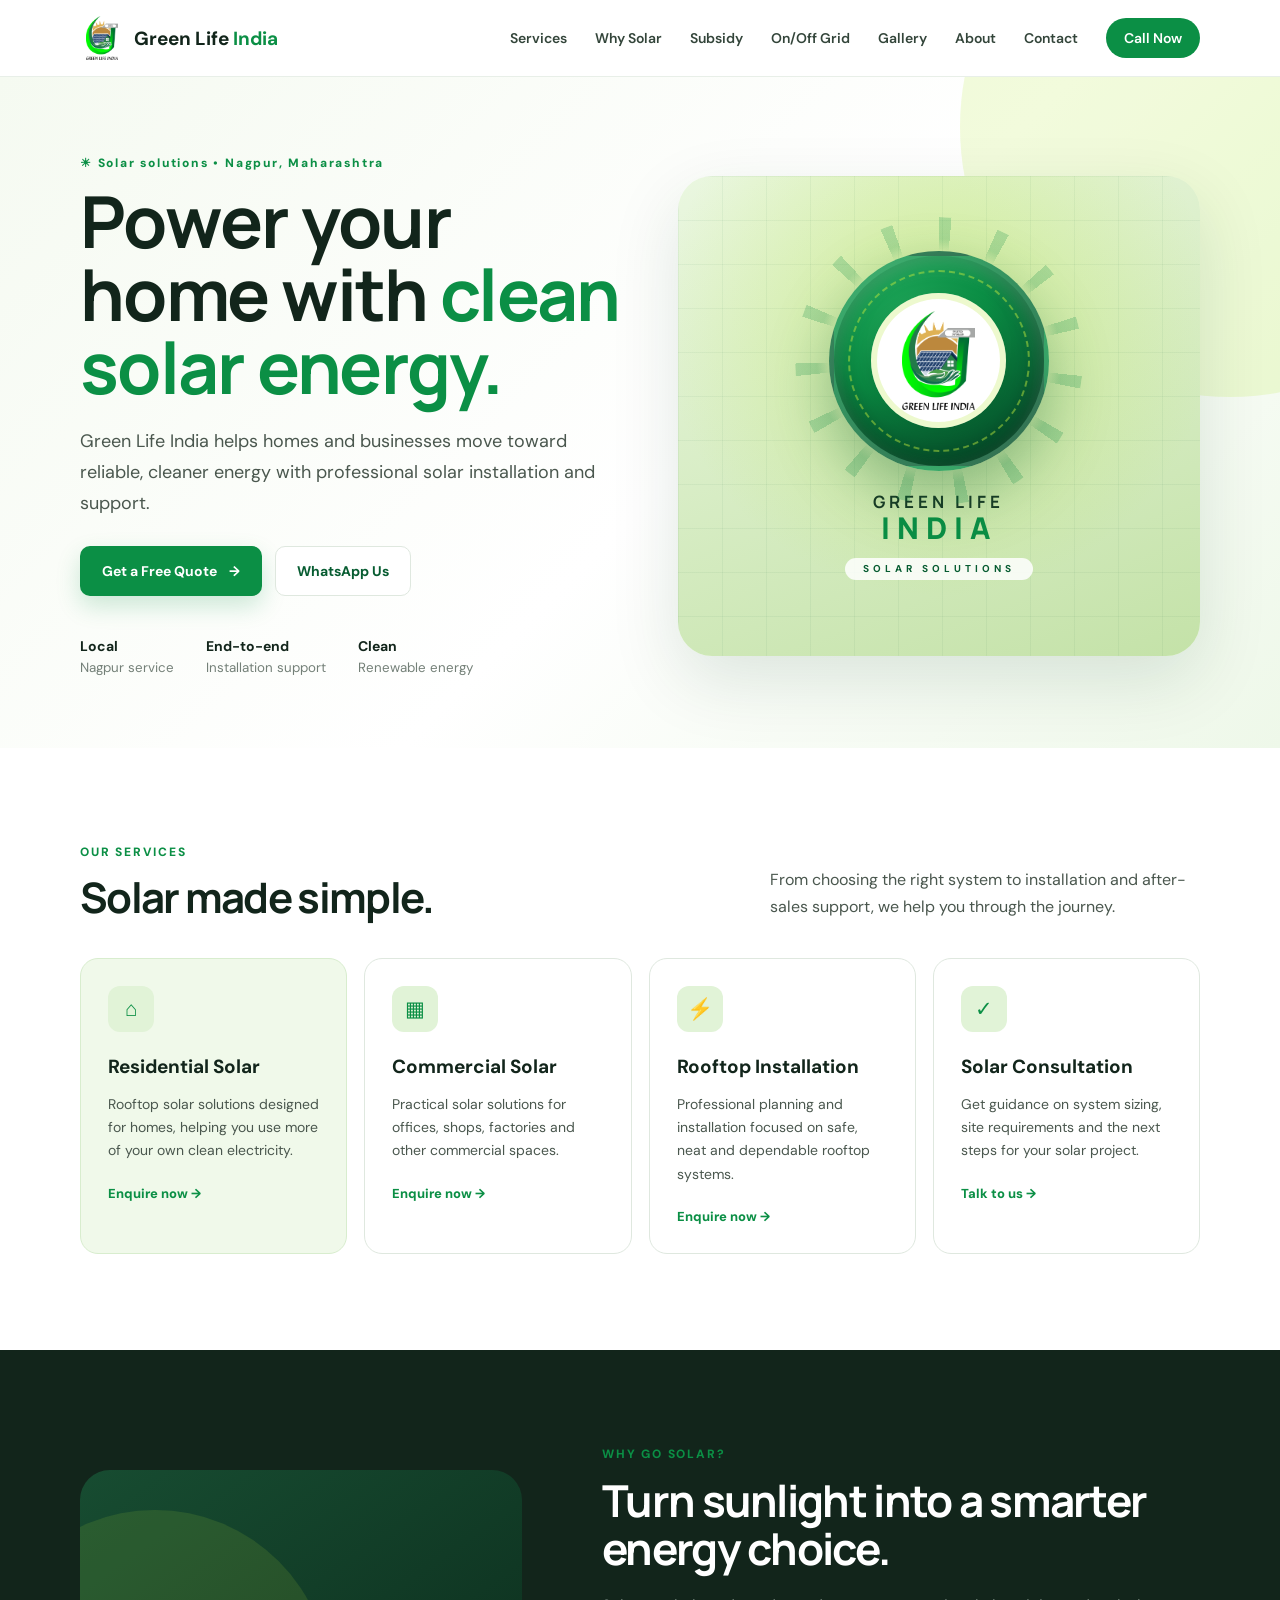
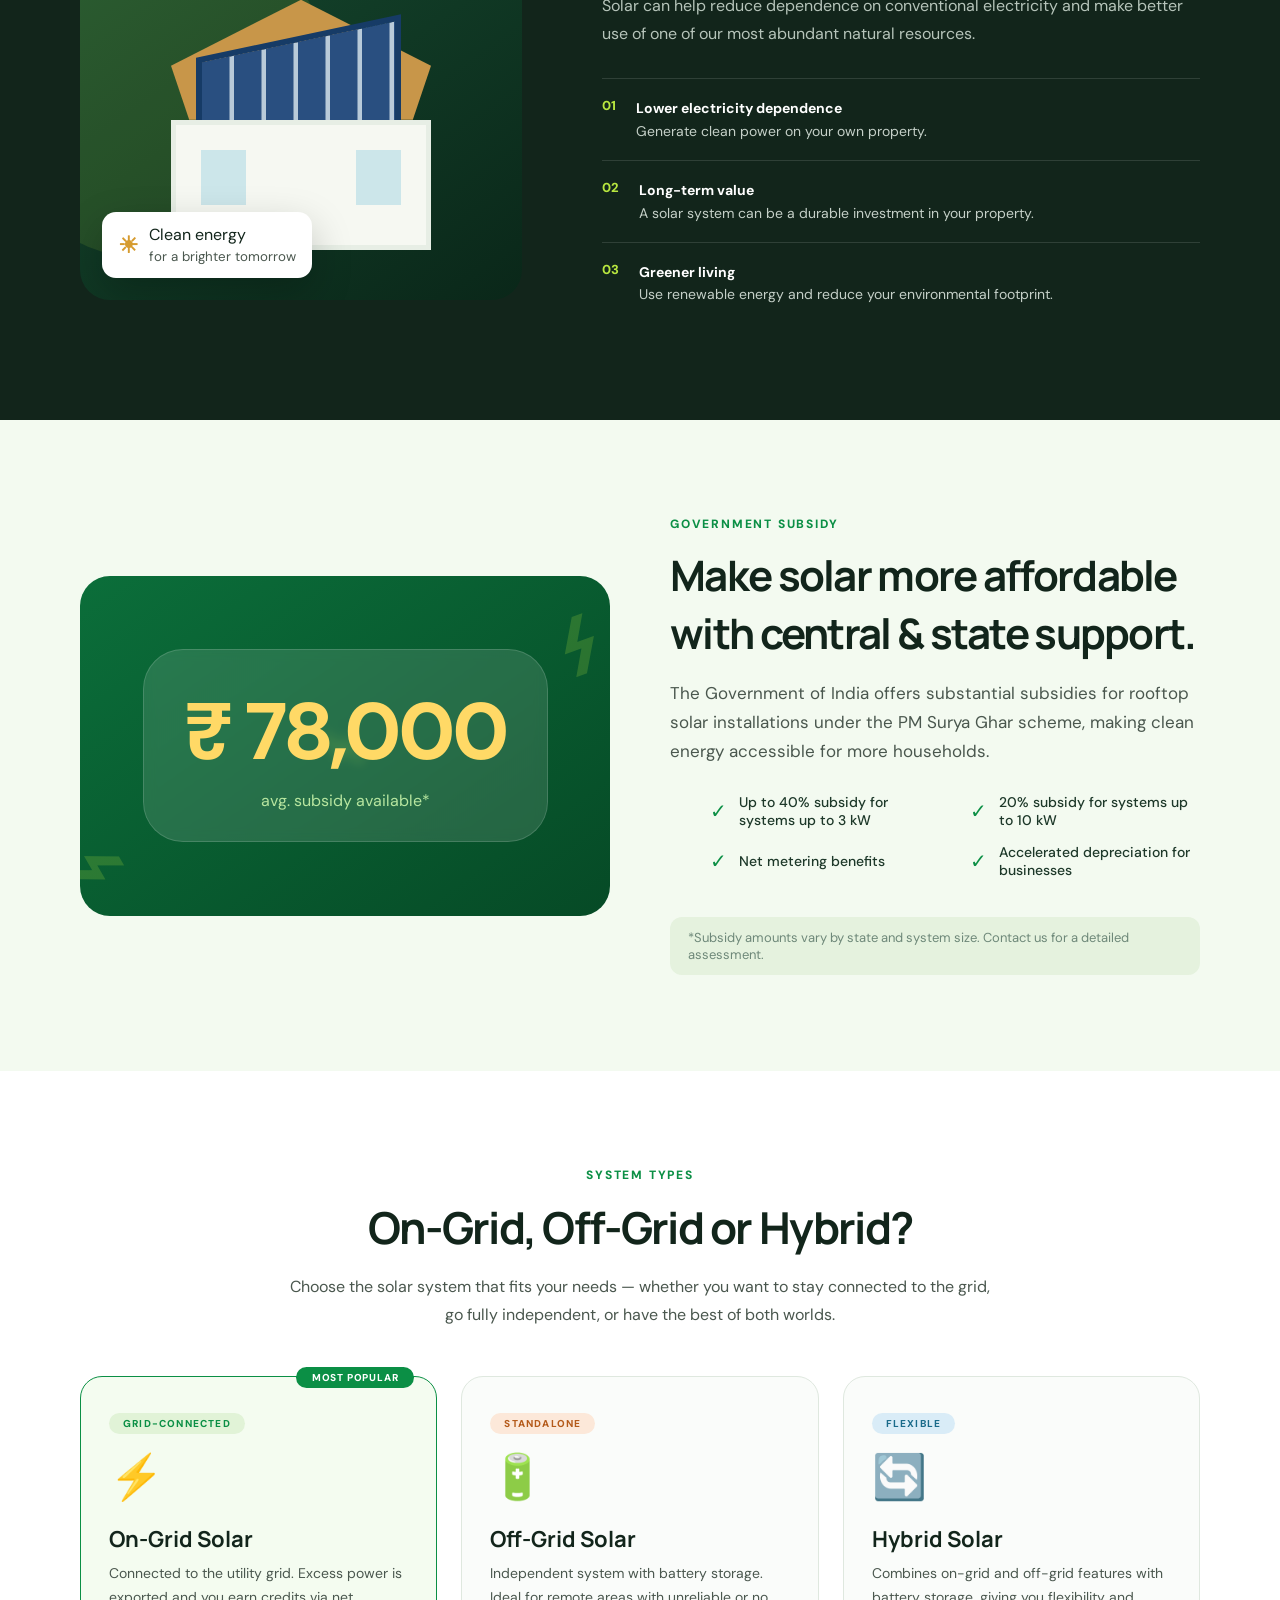
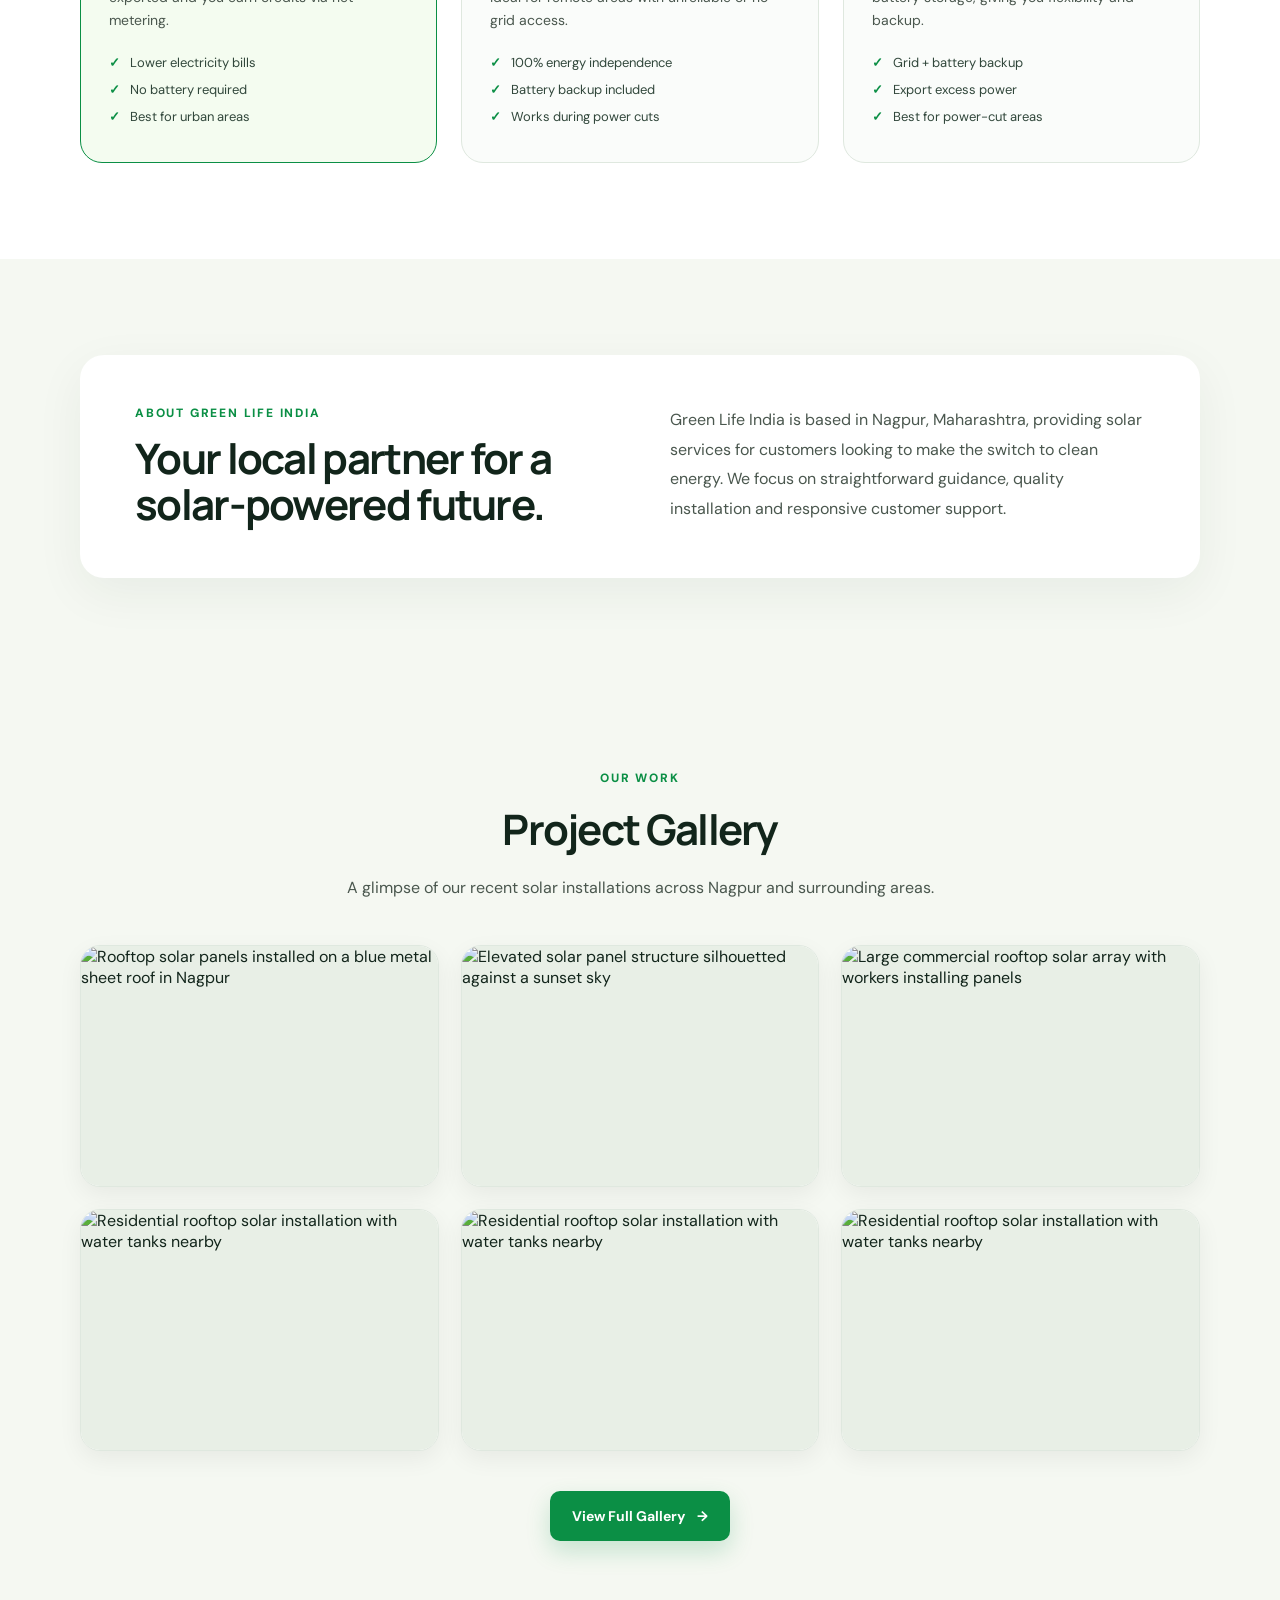
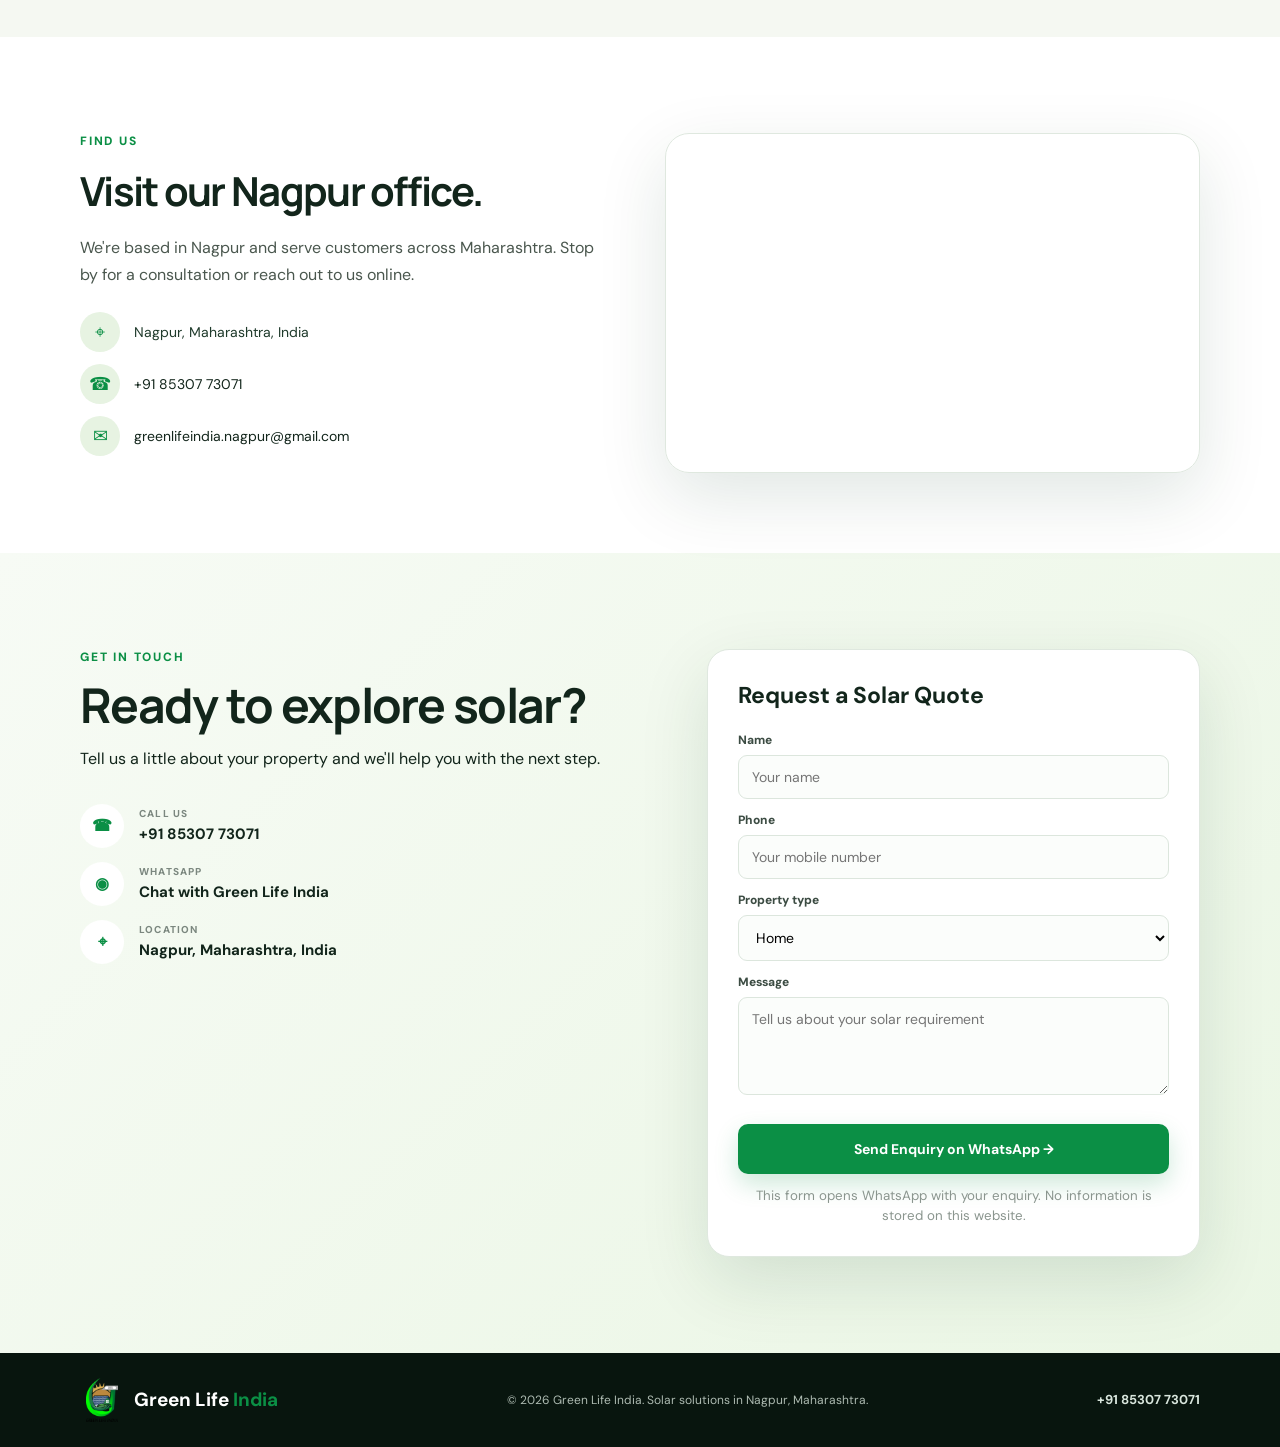
==== index.html @ eeefb53a "Add files via upload" ====
<!DOCTYPE html>
<html lang="en">

<head>
    <meta charset="UTF-8">
    <meta name="viewport" content="width=device-width, initial-scale=1.0">
    <meta name="description"
        content="Green Life India - Solar solutions in Nagpur, Maharashtra. Residential, commercial and rooftop solar installation services.">
    <title>Green Life India | Solar Solutions in Nagpur</title>
    <link rel="preconnect" href="https://fonts.googleapis.com">
    <link rel="preconnect" href="https://fonts.gstatic.com" crossorigin>
    <link
        href="https://fonts.googleapis.com/css2?family=DM+Sans:wght@400;500;600;700&family=Manrope:wght@700;800&display=swap"
        rel="stylesheet">
    <link rel="stylesheet" href="style.css">
</head>

<body>
    <header class="site-header">
        <div class="container nav">
            <a class="brand" href="#home" aria-label="Green Life India home">
                <img src="GLI-logo.png" alt="Green Life India logo">
                <span>Green Life <b>India</b></span>
            </a>
            <button class="menu-btn" aria-label="Open menu" onclick="toggleMenu()">☰</button>
            <nav id="navLinks">
                <a href="#services">Services</a>
                <a href="#why-us">Why Solar</a>
                <a href="#subsidy">Subsidy</a>
                <a href="#solar-types">On/Off Grid</a>
                <a href="gallery.html">Gallery</a>
                <a href="#about">About</a>
                <a href="#contact">Contact</a>
                <a class="nav-cta" href="tel:+918530773071">Call Now</a>
            </nav>
        </div>
    </header>

    <main>
        <!-- HERO -->
        <section id="home" class="hero">
            <div class="hero-glow"></div>
            <div class="container hero-grid">
                <div class="hero-copy">
                    <div class="eyebrow">☀ Solar solutions • Nagpur, Maharashtra</div>
                    <h1>Power your home with <span>clean solar energy.</span></h1>
                    <p>Green Life India helps homes and businesses move toward reliable, cleaner energy with
                        professional solar installation and support.</p>
                    <div class="hero-actions">
                        <a class="btn btn-primary" href="#contact">Get a Free Quote <span>→</span></a>
                        <a class="btn btn-ghost"
                            href="https://wa.me/918530773071?text=Hello%20Green%20Life%20India%2C%20I%20would%20like%20a%20solar%20quote."
                            target="_blank" rel="noopener">WhatsApp Us</a>
                    </div>
                    <div class="trust-row">
                        <div><strong>Local</strong><small>Nagpur service</small></div>
                        <div><strong>End-to-end</strong><small>Installation support</small></div>
                        <div><strong>Clean</strong><small>Renewable energy</small></div>
                    </div>
                </div>

                <!-- NEW LOGO-STYLE HERO CARD -->
                <div class="hero-card">
                    <div class="logo-showcase">
                        <div class="showcase-emblem">
                            <div class="showcase-rays"></div>
                            <div class="showcase-ring"></div>
                            <div class="showcase-logo">
                                <img src="GLI-logo.png" alt="Green Life India logo">
                            </div>
                        </div>
                        <div class="showcase-text">
                            <span>GREEN LIFE</span>
                            <b>INDIA</b>
                            <small>SOLAR SOLUTIONS</small>
                        </div>
                    </div>
                </div>

            </div>
        </section>

        <!-- SERVICES -->
        <section id="services" class="section">
            <div class="container">
                <div class="section-head">
                    <div>
                        <div class="eyebrow">OUR SERVICES</div>
                        <h2>Solar made simple.</h2>
                    </div>
                    <p>From choosing the right system to installation and after-sales support, we help you through the
                        journey.</p>
                </div>
                <div class="cards">
                    <article class="service-card featured">
                        <div class="icon">⌂</div>
                        <h3>Residential Solar</h3>
                        <p>Rooftop solar solutions designed for homes, helping you use more of your own clean
                            electricity.</p>
                        <a href="#contact">Enquire now →</a>
                    </article>
                    <article class="service-card">
                        <div class="icon">▦</div>
                        <h3>Commercial Solar</h3>
                        <p>Practical solar solutions for offices, shops, factories and other commercial spaces.</p>
                        <a href="#contact">Enquire now →</a>
                    </article>
                    <article class="service-card">
                        <div class="icon">⚡</div>
                        <h3>Rooftop Installation</h3>
                        <p>Professional planning and installation focused on safe, neat and dependable rooftop systems.
                        </p>
                        <a href="#contact">Enquire now →</a>
                    </article>
                    <article class="service-card">
                        <div class="icon">✓</div>
                        <h3>Solar Consultation</h3>
                        <p>Get guidance on system sizing, site requirements and the next steps for your solar project.
                        </p>
                        <a href="#contact">Talk to us →</a>
                    </article>
                </div>
            </div>
        </section>

        <!-- WHY SOLAR -->
        <section id="why-us" class="why section">
            <div class="container why-grid">
                <div class="why-visual">
                    <div class="circle"></div>
                    <div class="mini-house">
                        <div class="mini-roof"></div>
                        <div class="mini-panel"></div>
                        <div class="mini-wall"><i></i><i></i></div>
                    </div>
                    <div class="floating-card"><b>☀</b><span>Clean energy<br><small>for a brighter
                                tomorrow</small></span></div>
                </div>
                <div>
                    <div class="eyebrow">WHY GO SOLAR?</div>
                    <h2>Turn sunlight into a smarter energy choice.</h2>
                    <p class="lead">Solar can help reduce dependence on conventional electricity and make better use of
                        one of our most abundant natural resources.</p>
                    <div class="benefits">
                        <div><span>01</span>
                            <p><b>Lower electricity dependence</b><br>Generate clean power on your own property.</p>
                        </div>
                        <div><span>02</span>
                            <p><b>Long-term value</b><br>A solar system can be a durable investment in your property.
                            </p>
                        </div>
                        <div><span>03</span>
                            <p><b>Greener living</b><br>Use renewable energy and reduce your environmental footprint.
                            </p>
                        </div>
                    </div>
                </div>
            </div>
        </section>

        <!-- SOLAR SUBSIDY -->
        <section id="subsidy" class="subsidy">
            <div class="container subsidy-grid">
                <div class="subsidy-visual">
                    <span class="leaf-float">⌁</span>
                    <span class="leaf-float">⌁</span>
                    <span class="leaf-float">⌁</span>
                    <div class="rupee-badge">
                        ₹ 78,000
                        <small>avg. subsidy available*</small>
                    </div>
                </div>
                <div class="subsidy-content">
                    <div class="eyebrow">GOVERNMENT SUBSIDY</div>
                    <h2>Make solar more affordable with central &amp; state support.</h2>
                    <p class="lead">The Government of India offers substantial subsidies for rooftop solar installations
                        under the PM Surya Ghar scheme, making clean energy accessible for more households.</p>
                    <ul class="subsidy-grid-list">
                        <li><span>✓</span> Up to 40% subsidy for systems up to 3 kW</li>
                        <li><span>✓</span> 20% subsidy for systems up to 10 kW</li>
                        <li><span>✓</span> Net metering benefits</li>
                        <li><span>✓</span> Accelerated depreciation for businesses</li>
                    </ul>
                    <div class="subsidy-note">*Subsidy amounts vary by state and system size. Contact us for a detailed
                        assessment.</div>
                </div>
            </div>
        </section>

        <!-- ON-GRID / OFF-GRID / HYBRID -->
        <section id="solar-types" class="solar-types">
            <div class="container">
                <div class="types-head">
                    <div class="eyebrow">SYSTEM TYPES</div>
                    <h2>On-Grid, Off-Grid or Hybrid?</h2>
                    <p>Choose the solar system that fits your needs — whether you want to stay connected to the grid, go
                        fully independent, or have the best of both worlds.</p>
                </div>
                <div class="types-grid">
                    <div class="type-card best">
                        <span class="type-tag">Grid-Connected</span>
                        <span class="type-icon">⚡</span>
                        <h3>On-Grid Solar</h3>
                        <p>Connected to the utility grid. Excess power is exported and you earn credits via net
                            metering.</p>
                        <ul>
                            <li>Lower electricity bills</li>
                            <li>No battery required</li>
                            <li>Best for urban areas</li>
                        </ul>
                    </div>
                    <div class="type-card">
                        <span class="type-tag off">Standalone</span>
                        <span class="type-icon">🔋</span>
                        <h3>Off-Grid Solar</h3>
                        <p>Independent system with battery storage. Ideal for remote areas with unreliable or no grid
                            access.</p>
                        <ul>
                            <li>100% energy independence</li>
                            <li>Battery backup included</li>
                            <li>Works during power cuts</li>
                        </ul>
                    </div>
                    <div class="type-card">
                        <span class="type-tag hybrid">Flexible</span>
                        <span class="type-icon">🔄</span>
                        <h3>Hybrid Solar</h3>
                        <p>Combines on-grid and off-grid features with battery storage, giving you flexibility and
                            backup.</p>
                        <ul>
                            <li>Grid + battery backup</li>
                            <li>Export excess power</li>
                            <li>Best for power-cut areas</li>
                        </ul>
                    </div>
                </div>
            </div>
        </section>

        <!-- ABOUT -->
        <section id="about" class="section about">
            <div class="container about-box">
                <div>
                    <div class="eyebrow">ABOUT GREEN LIFE INDIA</div>
                    <h2>Your local partner for a solar-powered future.</h2>
                </div>
                <p>Green Life India is based in Nagpur, Maharashtra, providing solar services for customers looking to
                    make the switch to clean energy. We focus on straightforward guidance, quality installation and
                    responsive customer support.</p>
            </div>
        </section>

        <!-- PROJECT GALLERY (Preview — 4 real project photos) -->
        <section id="gallery" class="gallery">
            <div class="container">
                <div class="gallery-head">
                    <div class="eyebrow">OUR WORK</div>
                    <h2>Project Gallery</h2>
                    <p>A glimpse of our recent solar installations across Nagpur and surrounding areas.</p>
                </div>

                <div class="gallery-grid preview">
                    <a href="gallery.html" class="gallery-item" aria-label="View rooftop solar installation project">
                        <div class="gallery-img">
                            <img src="assets/images/green life india solar nagpur 1.jpeg"
                                alt="Rooftop solar panels installed on a blue metal sheet roof in Nagpur"
                                loading="lazy">
                        </div>
                    </a>

                    <a href="gallery.html" class="gallery-item" aria-label="View elevated solar structure project">
                        <div class="gallery-img">
                            <img src="assets/images/green life india solar nagpur 2.jpeg"
                                alt="Elevated solar panel structure silhouetted against a sunset sky" loading="lazy">
                        </div>
                    </a>

                    <a href="gallery.html" class="gallery-item"
                        aria-label="View large commercial rooftop solar project">
                        <div class="gallery-img">
                            <img src="assets/images/green life india solar nagpur 3.jpeg"
                                alt="Large commercial rooftop solar array with workers installing panels"
                                loading="lazy">
                        </div>
                    </a>

                    <a href="gallery.html" class="gallery-item" aria-label="View residential rooftop solar project">
                        <div class="gallery-img">
                            <img src="assets/images/green life india solar nagpur 4.jpeg"
                                alt="Residential rooftop solar installation with water tanks nearby" loading="lazy">
                        </div>
                    </a>

                    <a href="gallery.html" class="gallery-item" aria-label="View residential rooftop solar project">
                        <div class="gallery-img">
                            <img src="assets/images/green life india solar nagpur 5.jpg"
                                alt="Residential rooftop solar installation with water tanks nearby" loading="lazy">
                        </div>
                    </a>

                    <a href="gallery.html" class="gallery-item" aria-label="View residential rooftop solar project">
                        <div class="gallery-img">
                            <img src="assets/images/green life india solar nagpur 6.jpeg"
                                alt="Residential rooftop solar installation with water tanks nearby" loading="lazy">
                        </div>
                    </a>
                </div>

                <div class="gallery-cta">
                    <a class="btn btn-primary" href="gallery.html">View Full Gallery <span>→</span></a>
                </div>
            </div>
        </section>

        <!-- GOOGLE MAPS -->
        <section id="location" class="location-section">
            <div class="container location-grid">
                <div class="location-info">
                    <div class="eyebrow">FIND US</div>
                    <h2>Visit our Nagpur office.</h2>
                    <p>We're based in Nagpur and serve customers across Maharashtra. Stop by for a consultation or reach
                        out to us online.</p>
                    <div class="location-details">
                        <div><span>⌖</span> Nagpur, Maharashtra, India</div>
                        <div><span>☎</span> <a href="tel:+918530773071"
                                style="color:var(--ink);text-decoration:none;">+91 85307 73071</a></div>
                        <div><span>✉</span> <a href="mailto:greenlifeindia.nagpur@gmail.com"
                                style="color:var(--ink);text-decoration:none;">greenlifeindia.nagpur@gmail.com</a></div>
                    </div>
                </div>
                <div class="map-wrapper">
                    <iframe
                        src="https://www.google.com/maps/embed?pb=!1m18!1m12!1m3!1d29793.98866544813!2d79.05629586654894!3d21.14582537909278!2m3!1f0!2f0!3f0!3m2!1i1024!2i768!4f13.1!3m3!1m2!1s0x3bd4c0e10a2e3b6b%3A0x5c5b5c5b5c5b5c5b!2sNagpur%2C%20Maharashtra!5e0!3m2!1sen!2sin!4v1710000000000"
                        allowfullscreen="" loading="lazy" referrerpolicy="no-referrer-when-downgrade"
                        title="Green Life India location on Google Maps">
                    </iframe>
                </div>
            </div>
        </section>

        <!-- CONTACT -->
        <section id="contact" class="contact section">
            <div class="container contact-grid">
                <div>
                    <div class="eyebrow">GET IN TOUCH</div>
                    <h2>Ready to explore solar?</h2>
                    <p>Tell us a little about your property and we'll help you with the next step.</p>
                    <div class="contact-details">
                        <a href="tel:+918530773071"><span>☎</span>
                            <div><small>CALL US</small><b>+91 85307 73071</b></div>
                        </a>
                        <a href="https://wa.me/918530773071?text=Hello%20Green%20Life%20India%2C%20I%20would%20like%20a%20solar%20quote."
                            target="_blank" rel="noopener"><span>◉</span>
                            <div><small>WHATSAPP</small><b>Chat with Green Life India</b></div>
                        </a>
                        <div><span>⌖</span>
                            <div><small>LOCATION</small><b>Nagpur, Maharashtra, India</b></div>
                        </div>
                    </div>
                </div>
                <form class="quote-form" onsubmit="sendWhatsApp(event)">
                    <h3>Request a Solar Quote</h3>
                    <label>Name<input id="name" required placeholder="Your name"></label>
                    <label>Phone<input id="phone" required type="tel" placeholder="Your mobile number"></label>
                    <label>Property type
                        <select id="property">
                            <option>Home</option>
                            <option>Shop / Office</option>
                            <option>Factory / Commercial</option>
                            <option>Other</option>
                        </select>
                    </label>
                    <label>Message<textarea id="message" rows="4"
                            placeholder="Tell us about your solar requirement"></textarea></label>
                    <button class="btn btn-primary" type="submit">Send Enquiry on WhatsApp →</button>
                    <small class="form-note">This form opens WhatsApp with your enquiry. No information is stored on
                        this website.</small>
                </form>
            </div>
        </section>
    </main>

    <footer>
        <div class="container footer-inner">
            <div class="brand footer-brand"><img src="GLI-logo.png" alt=""><span>Green Life <b>India</b></span></div>
            <p>© <span id="year"></span> Green Life India. Solar solutions in Nagpur, Maharashtra.</p>
            <a href="tel:+918530773071">+91 85307 73071</a>
        </div>
    </footer>

    <script>
        function toggleMenu() { document.getElementById('navLinks').classList.toggle('open'); }
        document.querySelectorAll('#navLinks a').forEach(a => a.addEventListener('click', () => document.getElementById('navLinks').classList.remove('open')));
        document.getElementById('year').textContent = new Date().getFullYear();
        function sendWhatsApp(e) {
            e.preventDefault();
            const name = document.getElementById('name').value.trim();
            const phone = document.getElementById('phone').value.trim();
            const property = document.getElementById('property').value;
            const message = document.getElementById('message').value.trim();
            const text = `Hello Green Life India,%0A%0AName: ${encodeURIComponent(name)}%0APhone: ${encodeURIComponent(phone)}%0AProperty: ${encodeURIComponent(property)}%0ARequirement: ${encodeURIComponent(message || 'I would like a solar quote.')}`;
            window.open(`https://wa.me/918530773071?text=${text}`, '_blank');
        }
    </script>
</body>

</html>
---- style.css ----
:root {
    --green: #0b8f45;
    --green-dark: #075c31;
    --lime: #b8e63f;
    --ink: #12251b;
    --muted: #4a574e;
    --cream: #f5f8f2;
    --white: #fff;
    --line: #dfe8df;
    --shadow: 0 24px 70px rgba(10, 55, 30, .12)
}

* {
    box-sizing: border-box
}

html {
    scroll-behavior: smooth
}

body {
    margin: 0;
    font-family: "DM Sans", sans-serif;
    color: var(--ink);
    background: #fff
}

.container {
    width: min(1120px, 92%);
    margin: auto
}

/* ----- HEADER ----- */
.site-header {
    position: sticky;
    top: 0;
    z-index: 20;
    background: rgba(255, 255, 255, .92);
    backdrop-filter: blur(14px);
    border-bottom: 1px solid rgba(223, 232, 223, .7)
}

.nav {
    height: 76px;
    display: flex;
    align-items: center;
    justify-content: space-between
}

.brand {
    display: flex;
    align-items: center;
    gap: 10px;
    color: var(--ink);
    text-decoration: none;
    font-weight: 700
}

.brand img {
    width: 44px;
    height: 44px;
    object-fit: contain
}

.brand span {
    font-size: 19px
}

.brand b {
    color: var(--green)
}

nav {
    display: flex;
    align-items: center;
    gap: 28px
}

nav a {
    color: #33453a;
    text-decoration: none;
    font-weight: 600;
    font-size: 14px
}

nav a:hover {
    color: var(--green)
}

nav a.active {
    color: var(--green)
}

.nav-cta {
    padding: 11px 18px;
    border-radius: 999px;
    background: var(--green);
    color: #fff !important
}

.menu-btn {
    display: none;
    border: 0;
    background: none;
    font-size: 25px
}

/* ----- HERO ----- */
.hero {
    position: relative;
    overflow: hidden;
    background: linear-gradient(135deg, #f5faf1 0%, #fff 55%, #eef8e9 100%);
    padding: 78px 0 72px
}

.hero:after {
    content: "";
    position: absolute;
    width: 540px;
    height: 540px;
    border-radius: 50%;
    background: rgba(184, 230, 63, .18);
    right: -220px;
    top: -220px
}

.hero-grid {
    display: grid;
    grid-template-columns: 1.02fr .98fr;
    gap: 54px;
    align-items: center;
    position: relative;
    z-index: 1
}

.eyebrow {
    font-size: 12px;
    letter-spacing: 1.8px;
    font-weight: 800;
    color: var(--green);
    margin-bottom: 14px
}

.hero h1,
h2 {
    font-family: Manrope, sans-serif;
    letter-spacing: -1.7px
}

.hero h1 {
    font-size: clamp(44px, 5.6vw, 72px);
    line-height: 1.02;
    margin: 0 0 22px;
    max-width: 680px
}

.hero h1 span {
    color: var(--green)
}

.hero-copy>p {
    font-size: 18px;
    line-height: 1.7;
    color: var(--muted);
    max-width: 610px
}

.hero-actions {
    display: flex;
    gap: 13px;
    margin: 28px 0
}

.btn {
    display: inline-flex;
    justify-content: center;
    align-items: center;
    gap: 12px;
    padding: 15px 21px;
    border-radius: 10px;
    border: 1px solid transparent;
    font: 700 14px "DM Sans";
    text-decoration: none;
    cursor: pointer
}

.btn-primary {
    background: var(--green);
    color: #fff;
    box-shadow: 0 10px 25px rgba(11, 143, 69, .2)
}

.btn-primary:hover {
    background: var(--green-dark)
}

.btn-ghost {
    background: #fff;
    color: var(--green-dark);
    border-color: var(--line)
}

.trust-row {
    display: flex;
    gap: 32px;
    padding-top: 13px
}

.trust-row div {
    display: flex;
    flex-direction: column;
    gap: 4px
}

.trust-row strong {
    font-size: 14px
}

.trust-row small {
    color: #748078
}

/* ============================================================
   HERO CARD — Logo Emblem
============================================================ */
.hero-card {
    height: 480px;
    border-radius: 34px;
    background: linear-gradient(160deg, #eaf7e0 0%, #c4e2a8 100%);
    position: relative;
    overflow: hidden;
    box-shadow: var(--shadow);
    display: grid;
    place-items: center;
    padding: 40px 30px;
}

/* Soft radial glow from behind the emblem */
.hero-card::before {
    content: "";
    position: absolute;
    inset: 0;
    background: radial-gradient(circle at 50% 30%, rgba(184, 230, 63, .4), transparent 65%);
    pointer-events: none;
}

/* Faint grid pattern (matches solar panel motif) */
.hero-card::after {
    content: "";
    position: absolute;
    inset: 0;
    background-image:
        linear-gradient(rgba(7, 92, 49, .05) 1px, transparent 1px),
        linear-gradient(90deg, rgba(7, 92, 49, .05) 1px, transparent 1px);
    background-size: 44px 44px;
    pointer-events: none;
}

.logo-showcase {
    position: relative;
    z-index: 1;
    display: flex;
    flex-direction: column;
    align-items: center;
    gap: 22px;
}

/* --- The circular emblem --- */
.showcase-emblem {
    position: relative;
    width: 220px;
    height: 220px;
    display: grid;
    place-items: center;
}

/* Rotating sun rays (masked to outer ring) */
.showcase-rays {
    position: absolute;
    inset: -34px;
    border-radius: 50%;
    background: repeating-conic-gradient(from 0deg,
            rgba(11, 143, 69, .22) 0deg 5deg,
            transparent 5deg 24deg);
    animation: rotateRays 60s linear infinite;
    -webkit-mask: radial-gradient(circle, transparent 54%, #000 60%, #000 100%);
    mask: radial-gradient(circle, transparent 54%, #000 60%, #000 100%);
}

@keyframes rotateRays {
    to {
        transform: rotate(360deg);
    }
}

/* Green medallion ring */
.showcase-ring {
    position: absolute;
    inset: 0;
    border-radius: 50%;
    background: radial-gradient(circle at 35% 30%,
            #1fa85a 0%,
            #0b8f45 40%,
            #075c31 75%,
            #043a1f 100%);
    box-shadow:
        0 25px 60px rgba(7, 92, 49, .35),
        inset 0 8px 20px rgba(255, 255, 255, .18),
        inset 0 -14px 30px rgba(0, 0, 0, .3);
    border: 5px solid rgba(255, 255, 255, .18);
}

/* Dashed inner accent ring */
.showcase-ring::before {
    content: "";
    position: absolute;
    inset: 14px;
    border-radius: 50%;
    border: 2px dashed rgba(184, 230, 63, .5);
}

/* White circle holding the logo */
.showcase-logo {
    position: relative;
    width: 135px;
    height: 135px;
    border-radius: 50%;
    background: #fff;
    display: grid;
    place-items: center;
    box-shadow:
        0 12px 30px rgba(0, 0, 0, .18),
        inset 0 0 0 6px rgba(184, 230, 63, .25);
    z-index: 2;
}

.showcase-logo img {
    width: 73%;
    height: 73%;
    object-fit: contain;
}

/* --- Brand text below the emblem --- */
.showcase-text {
    text-align: center;
    font-family: Manrope, sans-serif;
    line-height: 1.05;
}

.showcase-text span {
    display: block;
    font-size: 17px;
    font-weight: 700;
    letter-spacing: 4px;
    color: #1a3a25;
}

.showcase-text b {
    display: block;
    font-size: 30px;
    font-weight: 800;
    letter-spacing: 7px;
    color: var(--green);
    margin-top: 2px;
}

.showcase-text small {
    display: inline-block;
    margin-top: 14px;
    font-size: 10px;
    font-weight: 700;
    letter-spacing: 4px;
    color: var(--green-dark);
    background: rgba(255, 255, 255, .85);
    padding: 6px 18px;
    border-radius: 999px;
    font-family: "DM Sans", sans-serif;
}


/* ----- SECTIONS ----- */
.section {
    padding: 96px 0
}

.section-head {
    display: flex;
    justify-content: space-between;
    gap: 50px;
    align-items: end;
    margin-bottom: 38px
}

.section h2 {
    font-size: 42px;
    margin: 0;
    line-height: 1.1
}

.section-head>p {
    max-width: 430px;
    color: var(--muted);
    line-height: 1.7;
    margin: 0
}

/* ----- SERVICES ----- */
.cards {
    display: grid;
    grid-template-columns: repeat(4, 1fr);
    gap: 17px
}

.service-card {
    padding: 27px;
    border: 1px solid var(--line);
    border-radius: 18px;
    background: #fff;
    min-height: 270px;
    transition: .25s
}

.service-card:hover {
    transform: translateY(-5px);
    box-shadow: var(--shadow)
}

.service-card.featured {
    background: #f0f9ea;
    border-color: #d8edce
}

.icon {
    width: 46px;
    height: 46px;
    display: grid;
    place-items: center;
    border-radius: 12px;
    background: #e1f3d7;
    color: var(--green);
    font-size: 21px;
    margin-bottom: 22px
}

.service-card h3 {
    font-size: 19px;
    margin: 0 0 10px
}

.service-card p {
    color: var(--muted);
    font-size: 14px;
    line-height: 1.65
}

.service-card a {
    display: inline-block;
    color: var(--green);
    font-size: 13px;
    font-weight: 800;
    text-decoration: none;
    margin-top: 8px
}

/* ----- WHY ----- */
.why {
    background: var(--ink);
    color: #fff
}

.why-grid {
    display: grid;
    grid-template-columns: .85fr 1.15fr;
    gap: 80px;
    align-items: center
}

.why h2 {
    font-size: 44px;
    margin: 0 0 20px
}

.why .lead {
    color: #b6c4ba;
    line-height: 1.75;
    max-width: 600px
}

.why-visual {
    height: 430px;
    border-radius: 30px;
    background: linear-gradient(145deg, #174c31, #0a2719);
    position: relative;
    overflow: hidden
}

.circle {
    position: absolute;
    width: 350px;
    height: 350px;
    border-radius: 50%;
    background: rgba(184, 230, 63, .12);
    left: -100px;
    top: 40px
}

.mini-house {
    position: absolute;
    bottom: 50px;
    left: 50%;
    transform: translateX(-50%);
    width: 260px
}

.mini-roof {
    height: 120px;
    background: #c89649;
    clip-path: polygon(50% 0, 100% 55%, 93% 100%, 7% 100%, 0 55%)
}

.mini-panel {
    position: absolute;
    width: 205px;
    height: 120px;
    left: 25px;
    top: 36px;
    transform: skewY(-12deg);
    background: repeating-linear-gradient(90deg, #294f80 0 27px, #b8cad9 28px 32px), repeating-linear-gradient(#294f80 0 27px, #b8cad9 28px 32px);
    border: 6px solid #163b66
}

.mini-wall {
    height: 130px;
    background: #f6f8f2;
    border: 5px solid #e7eee5;
    position: relative
}

.mini-wall i {
    display: block;
    position: absolute;
    width: 45px;
    height: 55px;
    background: #cce6ea;
    top: 25px;
    left: 25px
}

.mini-wall i+i {
    left: auto;
    right: 25px
}

.floating-card {
    position: absolute;
    left: 22px;
    bottom: 22px;
    background: #fff;
    color: var(--ink);
    border-radius: 14px;
    padding: 12px 16px;
    display: flex;
    gap: 10px;
    align-items: center;
    box-shadow: 0 15px 40px rgba(0, 0, 0, .22)
}

.floating-card b {
    font-size: 23px;
    color: #d69b2f
}

.floating-card small {
    color: var(--muted)
}

.benefits {
    margin-top: 30px
}

.benefits>div {
    display: flex;
    gap: 20px;
    padding: 18px 0;
    border-top: 1px solid rgba(255, 255, 255, .12)
}

.benefits span {
    color: var(--lime);
    font-weight: 800;
    font-size: 13px
}

.benefits p {
    margin: 0;
    color: #c5d0c8;
    line-height: 1.6;
    font-size: 14px
}

.benefits b {
    color: #fff
}

/* ----- ABOUT ----- */
.about {
    background: var(--cream)
}

.about-box {
    background: #fff;
    border-radius: 24px;
    padding: 50px 55px;
    display: grid;
    grid-template-columns: 1fr 1fr;
    gap: 60px;
    box-shadow: 0 15px 50px rgba(20, 50, 30, .06)
}

.about-box p {
    color: var(--muted);
    line-height: 1.85;
    margin: 0
}

/* ----- CONTACT ----- */
.contact {
    background: linear-gradient(135deg, #f7fbf5, #eaf6e4)
}

.contact-grid {
    display: grid;
    grid-template-columns: 1fr .9fr;
    gap: 80px;
    align-items: start
}

.contact h2 {
    font-size: 48px;
    margin: 0 0 15px
}

.contact>p {
    color: var(--muted);
    line-height: 1.7
}

.contact-details {
    margin-top: 35px;
    display: grid;
    gap: 14px
}

.contact-details>a,
.contact-details>div {
    display: flex;
    gap: 15px;
    align-items: center;
    color: var(--ink);
    text-decoration: none
}

.contact-details>*>span {
    width: 44px;
    height: 44px;
    border-radius: 50%;
    background: #fff;
    display: grid;
    place-items: center;
    color: var(--green);
    font-weight: bold
}

.contact-details small {
    display: block;
    color: #7b877f;
    font-size: 10px;
    font-weight: 800;
    letter-spacing: 1.2px;
    margin-bottom: 3px
}

.contact-details b {
    font-size: 15px
}

.quote-form {
    background: #fff;
    border: 1px solid var(--line);
    border-radius: 22px;
    padding: 30px;
    box-shadow: var(--shadow)
}

.quote-form h3 {
    font-size: 23px;
    margin: 0 0 22px
}

.quote-form label {
    display: block;
    font-size: 12px;
    font-weight: 800;
    margin: 13px 0;
    color: #3c4c43
}

.quote-form input,
.quote-form select,
.quote-form textarea {
    width: 100%;
    margin-top: 7px;
    padding: 12px 13px;
    border: 1px solid #dce6dd;
    border-radius: 9px;
    font: 14px "DM Sans";
    outline: none;
    background: #fbfdfb
}

.quote-form input:focus,
.quote-form select:focus,
.quote-form textarea:focus {
    border-color: var(--green)
}

.quote-form button {
    width: 100%;
    margin-top: 12px
}

.form-note {
    display: block;
    text-align: center;
    color: #8a958e;
    margin-top: 12px;
    line-height: 1.5
}

/* ----- FOOTER ----- */
footer {
    background: #08150e;
    color: #aebbb2;
    padding: 25px 0
}

.footer-inner {
    display: flex;
    align-items: center;
    justify-content: space-between;
    gap: 20px
}

.footer-brand {
    color: #fff
}

.footer-inner p {
    font-size: 12px;
    margin: 0
}

.footer-inner>a {
    color: #d9e6dd;
    text-decoration: none;
    font-size: 13px;
    font-weight: 700
}

/* ============================================================
   SOLAR SUBSIDY
============================================================ */
.subsidy {
    background: #f3faf0;
    padding: 96px 0
}

.subsidy-grid {
    display: grid;
    grid-template-columns: 1fr 1fr;
    gap: 60px;
    align-items: center
}

.subsidy-visual {
    position: relative;
    height: 340px;
    border-radius: 30px;
    background: linear-gradient(145deg, #0b6e3a, #064a26);
    display: flex;
    align-items: center;
    justify-content: center;
    overflow: hidden
}

.subsidy-visual .rupee-badge {
    font-size: 80px;
    background: rgba(255, 255, 255, .12);
    padding: 30px 40px;
    border-radius: 40px;
    color: #ffd966;
    font-weight: 800;
    letter-spacing: -2px;
    backdrop-filter: blur(6px);
    border: 1px solid rgba(255, 255, 255, .15);
    text-align: center
}

.subsidy-visual .rupee-badge small {
    display: block;
    font-size: 16px;
    color: #b8e6a0;
    font-weight: 400;
    letter-spacing: 0;
    margin-top: 6px
}

.subsidy-visual .leaf-float {
    position: absolute;
    font-size: 90px;
    opacity: .2;
    color: #b8e63f;
    transform: rotate(20deg)
}

.subsidy-visual .leaf-float:nth-child(2) {
    top: -10px;
    right: -10px;
    transform: rotate(70deg);
    font-size: 120px
}

.subsidy-visual .leaf-float:nth-child(3) {
    bottom: -20px;
    left: -20px;
    transform: rotate(-30deg);
    font-size: 110px
}

.subsidy-content h2 {
    font-size: 42px;
    margin: 0 0 16px;
    font-family: Manrope, sans-serif;
    letter-spacing: -1.7px
}

.subsidy-content .lead {
    color: var(--muted);
    line-height: 1.7;
    font-size: 17px;
    margin-bottom: 28px
}

.subsidy-grid-list {
    display: grid;
    grid-template-columns: 1fr 1fr;
    gap: 14px 30px
}

.subsidy-grid-list li {
    display: flex;
    align-items: center;
    gap: 12px;
    font-size: 14px;
    font-weight: 500;
    color: #1d3829;
    list-style: none;
    padding: 0
}

.subsidy-grid-list li span {
    color: var(--green);
    font-size: 20px
}

.subsidy-note {
    margin-top: 22px;
    font-size: 13px;
    color: #6e8879;
    background: #e5f2de;
    padding: 12px 18px;
    border-radius: 12px;
    display: inline-block
}

/* ============================================================
   ON-GRID / OFF-GRID / HYBRID
============================================================ */
.solar-types {
    padding: 96px 0;
    background: #fff
}

.types-head {
    text-align: center;
    max-width: 700px;
    margin: 0 auto 48px
}

.types-head h2 {
    font-size: 44px;
    margin: 0 0 14px;
    font-family: Manrope, sans-serif;
    letter-spacing: -1.7px
}

.types-head p {
    color: var(--muted);
    line-height: 1.7
}

.types-grid {
    display: grid;
    grid-template-columns: repeat(3, 1fr);
    gap: 24px
}

.type-card {
    border: 1px solid var(--line);
    border-radius: 22px;
    padding: 34px 28px 32px;
    background: #fafcfa;
    transition: .3s;
    position: relative
}

.type-card:hover {
    transform: translateY(-6px);
    box-shadow: var(--shadow)
}

.type-card .type-icon {
    font-size: 44px;
    margin-bottom: 18px;
    display: block
}

.type-card h3 {
    font-size: 22px;
    margin: 0 0 8px;
    font-family: Manrope, sans-serif
}

.type-card .type-tag {
    display: inline-block;
    font-size: 10px;
    font-weight: 800;
    letter-spacing: 1.2px;
    text-transform: uppercase;
    padding: 4px 14px;
    border-radius: 999px;
    background: #e1f3d7;
    color: var(--green);
    margin-bottom: 14px
}

.type-card .type-tag.off {
    background: #fce8d9;
    color: #b45a1a
}

.type-card .type-tag.hybrid {
    background: #d9ecf7;
    color: #1a6b8a
}

.type-card p {
    color: var(--muted);
    line-height: 1.7;
    font-size: 14px;
    margin: 0 0 16px
}

.type-card ul {
    padding: 0;
    margin: 0;
    list-style: none
}

.type-card ul li {
    font-size: 13px;
    padding: 5px 0;
    display: flex;
    gap: 10px;
    align-items: center;
    color: #31473b
}

.type-card ul li::before {
    content: "✓";
    color: var(--green);
    font-weight: 800
}

.type-card.best {
    border-color: var(--green);
    background: #f4fcf0
}

.type-card.best::after {
    content: "Most Popular";
    position: absolute;
    top: -10px;
    right: 22px;
    background: var(--green);
    color: #fff;
    font-size: 10px;
    font-weight: 800;
    letter-spacing: 0.8px;
    padding: 4px 16px;
    border-radius: 999px;
    text-transform: uppercase
}

/* ============================================================
   INDEX GALLERY (text-free preview cards)
============================================================ */
.gallery {
    padding: 96px 0;
    background: var(--cream)
}

.gallery-head {
    text-align: center;
    max-width: 640px;
    margin: 0 auto 44px
}

.gallery-head h2 {
    font-size: 42px;
    margin: 0 0 12px;
    font-family: Manrope, sans-serif;
    letter-spacing: -1.7px
}

.gallery-head p {
    color: var(--muted);
    line-height: 1.7
}

.gallery-grid {
    display: grid;
    grid-template-columns: repeat(3, 1fr);
    gap: 22px
}

.gallery-item {
    display: block;
    border-radius: 20px;
    overflow: hidden;
    background: #fff;
    box-shadow: 0 8px 24px rgba(0, 0, 0, .06);
    transition: .3s;
    border: 1px solid var(--line);
    text-decoration: none;
    color: inherit
}

.gallery-item:hover {
    transform: translateY(-6px);
    box-shadow: var(--shadow)
}

.gallery-item .gallery-img {
  height: 240px;
  position: relative;
  overflow: hidden;
  background: #e8efe6; /* soft fallback colour */
}

.gallery-item .gallery-img img {
  width: 100%;
  height: 100%;
  object-fit: cover;
  display: block;
  transition: transform .5s ease;
}

.gallery-item:hover .gallery-img img {
  transform: scale(1.06);
}

.gallery-img .icon-symbol {
    font-size: 56px;
    opacity: .75;
    filter: drop-shadow(0 4px 12px rgba(0, 0, 0, .2))
}

.gallery-cta {
    text-align: center;
    margin-top: 40px
}



/* ============================================================
   GALLERY PAGE (gallery.html)
============================================================ */
.page-hero {
    background: linear-gradient(135deg, #f5faf1, #eef8e9);
    padding: 70px 0 60px;
    text-align: center;
    border-bottom: 1px solid var(--line)
}

.page-hero h1 {
    font-family: Manrope, sans-serif;
    font-size: clamp(38px, 5vw, 56px);
    letter-spacing: -1.7px;
    margin: 0 0 16px;
    line-height: 1.1
}

.page-hero p {
    color: var(--muted);
    max-width: 640px;
    margin: 0 auto;
    line-height: 1.7;
    font-size: 17px
}

.gallery-page-section {
    padding: 80px 0 96px;
    background: #fff
}

.filter-row {
    display: flex;
    flex-wrap: wrap;
    gap: 10px;
    justify-content: center;
    margin-bottom: 44px
}

.filter-btn {
    padding: 9px 20px;
    border-radius: 999px;
    border: 1px solid var(--line);
    background: #fff;
    color: #33453a;
    font: 600 13px "DM Sans";
    cursor: pointer;
    transition: .25s
}

.filter-btn:hover {
    border-color: var(--green);
    color: var(--green)
}

.filter-btn.active {
    background: var(--green);
    border-color: var(--green);
    color: #fff
}

.project-grid {
    display: grid;
    grid-template-columns: repeat(3, 1fr);
    gap: 24px
}

.project-card {
    background: #fff;
    border: 1px solid var(--line);
    border-radius: 20px;
    overflow: hidden;
    transition: .3s
}

.project-card:hover {
    transform: translateY(-6px);
    box-shadow: var(--shadow)
}

.project-card .project-img {
    height: 220px;
    position: relative;
    display: flex;
    /* align-items: center; */
    justify-content: center;
    color: #fff
}

.project-card .project-img .icon-symbol {
    font-size: 56px;
    opacity: .75;
    filter: drop-shadow(0 4px 12px rgba(0, 0, 0, .2))
}

.project-card .project-img .project-badge {
    position: absolute;
    top: 14px;
    left: 14px;
    background: rgba(0, 0, 0, .55);
    backdrop-filter: blur(4px);
    padding: 4px 14px;
    border-radius: 999px;
    font-size: 11px;
    font-weight: 700;
    letter-spacing: .5px;
    color: #fff
}

.project-card .project-info {
    padding: 22px 24px 26px
}

.project-card .project-info .project-meta {
    font-size: 11px;
    color: var(--green);
    font-weight: 800;
    letter-spacing: 1px;
    text-transform: uppercase;
    margin-bottom: 8px
}

.project-card .project-info h3 {
    font-size: 18px;
    margin: 0 0 8px;
    font-family: Manrope, sans-serif;
    letter-spacing: -.5px
}

.project-card .project-info p {
    color: var(--muted);
    font-size: 14px;
    line-height: 1.65;
    margin: 0
}

/* CTA band on gallery page */
.cta-band {
    background: var(--ink);
    color: #fff;
    padding: 70px 0;
    text-align: center
}

.cta-band h2 {
    font-family: Manrope, sans-serif;
    font-size: 38px;
    letter-spacing: -1.5px;
    margin: 0 0 14px
}

.cta-band p {
    color: #b6c4ba;
    max-width: 540px;
    margin: 0 auto 28px;
    line-height: 1.7
}

.video-section {
    padding: 96px 0;
    background: #fff;
}

.video-grid {
    display: grid;
    grid-template-columns: repeat(2, 1fr);
    gap: 24px;
}

.video-card {
    position: relative;
    border-radius: 20px;
    overflow: hidden;
    box-shadow: var(--shadow);
    aspect-ratio: 16 / 9;
    background: #000;
}

.video-card iframe {
    width: 100%;
    height: 100%;
    border: 0;
    display: block;
}

@media (max-width: 700px) {
    .video-grid {
        grid-template-columns: 1fr;
    }
}

/* ============================================================
   LOCATION / GOOGLE MAPS
============================================================ */
.location-section {
    padding: 96px 0 80px;
    background: #fff
}

.location-grid {
    display: grid;
    grid-template-columns: 1fr 1fr;
    gap: 50px;
    align-items: start
}

.location-info h2 {
    font-size: 40px;
    margin: 0 0 12px;
    font-family: Manrope, sans-serif;
    letter-spacing: -1.7px
}

.location-info p {
    color: var(--muted);
    line-height: 1.7;
    margin-bottom: 24px
}

.location-details {
    display: grid;
    gap: 12px
}

.location-details div {
    display: flex;
    align-items: center;
    gap: 14px;
    font-size: 14px;
    color: #1f3a2b
}

.location-details div span {
    width: 40px;
    height: 40px;
    border-radius: 50%;
    background: #e7f3e2;
    display: grid;
    place-items: center;
    color: var(--green);
    font-size: 18px;
    flex-shrink: 0
}

.map-wrapper {
    border-radius: 24px;
    overflow: hidden;
    box-shadow: var(--shadow);
    border: 1px solid var(--line);
    height: 340px
}

.map-wrapper iframe {
    width: 100%;
    height: 100%;
    border: 0;
    display: block
}

/* Dynamic gallery images */
.project-card .project-img img {
  width: 100%;
  height: 100%;
  object-fit: cover;
  display: block;
  transition: transform .5s ease;
}
.project-card:hover .project-img img { transform: scale(1.05); }

/* Video blocks */
.project-video {
  margin-top: 14px;
  border-radius: 12px;
  overflow: hidden;
  aspect-ratio: 16 / 9;
  background: #000;
}
.project-video iframe,
.project-video video {
  width: 100%;
  height: 100%;
  border: 0;
  display: block;
}

.empty-state {
  text-align: center;
  color: var(--muted);
  font-size: 14px;
  padding: 40px 20px;
  background: #fbfdfb;
  border-radius: 12px;
  border: 1px dashed var(--line);
}

/* ============================================================
   RESPONSIVE
============================================================ */
@media(max-width: 1000px) {
    .subsidy-grid {
        grid-template-columns: 1fr;
        gap: 40px
    }

    .subsidy-visual {
        height: 260px
    }

    .types-grid {
        grid-template-columns: 1fr 1fr
    }

    .gallery-grid {
        grid-template-columns: repeat(2, 1fr)
    }

    .project-grid {
        grid-template-columns: repeat(2, 1fr)
    }

    .location-grid {
        grid-template-columns: 1fr
    }

    .map-wrapper {
        height: 280px
    }
}

@media(max-width: 900px) {
    .cards {
        grid-template-columns: repeat(2, 1fr)
    }

    .hero-grid,
    .why-grid,
    .contact-grid {
        grid-template-columns: 1fr
    }

    .hero-card {
        height: 430px
    }

    .about-box {
        grid-template-columns: 1fr;
        gap: 20px
    }

    .section-head {
        display: block
    }

    .section-head>p {
        margin-top: 15px
    }

    .why-grid {
        gap: 45px
    }

    .why-visual {
        height: 380px
    }
}

@media(max-width: 700px) {
    .nav {
        height: 68px
    }

    .menu-btn {
        display: block
    }

    nav {
        display: none;
        position: absolute;
        left: 4%;
        right: 4%;
        top: 74px;
        background: #fff;
        border: 1px solid var(--line);
        border-radius: 15px;
        padding: 14px;
        box-shadow: var(--shadow);
        flex-direction: column;
        align-items: stretch;
        gap: 5px
    }

    nav.open {
        display: flex
    }

    nav a {
        padding: 12px
    }

    .nav-cta {
        text-align: center
    }

    .brand span {
        font-size: 16px
    }

    .hero {
        padding: 55px 0
    }

    .hero h1 {
        font-size: 44px
    }

    .hero-actions {
        flex-direction: column
    }

    .trust-row {
        gap: 15px;
        justify-content: space-between
    }

    .hero-card {
        height: 400px;
        padding: 30px 20px;
    }

    .showcase-emblem {
        width: 180px;
        height: 180px;
    }

    .showcase-rays {
        inset: -26px
    }

    .showcase-logo {
        width: 110px;
        height: 110px;
    }

    .showcase-text span {
        font-size: 14px;
        letter-spacing: 3px;
    }

    .showcase-text b {
        font-size: 24px;
        letter-spacing: 5px;
    }

    .showcase-text small {
        font-size: 9px;
        letter-spacing: 3px;
        padding: 5px 14px;
    }

    .panel-art {
        left: 10px;
        bottom: 55px;
        width: 220px;
        height: 145px
    }

    .house {
        right: 10px;
        bottom: 45px;
        width: 165px
    }

    .roof {
        height: 78px
    }

    .wall {
        height: 105px
    }

    .window {
        width: 43px;
        height: 43px;
        right: 17px;
        top: 20px
    }

    .door {
        width: 38px;
        height: 60px;
        left: 20px
    }

    .sun {
        font-size: 52px;
        right: 25px
    }

    .saving-badge {
        left: 15px;
        top: 18px
    }

    .cards {
        grid-template-columns: 1fr
    }

    .section {
        padding: 70px 0
    }

    .section h2,
    .why h2,
    .contact h2 {
        font-size: 36px
    }

    .about-box {
        padding: 32px 25px
    }

    .contact-grid {
        gap: 45px
    }

    .footer-inner {
        flex-direction: column;
        align-items: flex-start
    }

    .why-visual {
        height: 340px
    }

    .subsidy-grid-list {
        grid-template-columns: 1fr
    }

    .types-grid {
        grid-template-columns: 1fr
    }

    .gallery-grid {
        grid-template-columns: 1fr
    }

    .project-grid {
        grid-template-columns: 1fr
    }

    .subsidy-content h2,
    .types-head h2,
    .gallery-head h2,
    .location-info h2 {
        font-size: 32px
    }

    .subsidy,
    .solar-types,
    .gallery,
    .location-section {
        padding: 60px 0
    }

    .type-card.best::after {
        right: 14px;
        font-size: 9px;
        padding: 3px 12px
    }

    .subsidy-visual .rupee-badge {
        font-size: 50px;
        padding: 20px 30px
    }

    .subsidy-visual .rupee-badge small {
        font-size: 13px
    }

    .map-wrapper {
        height: 220px
    }

    .page-hero {
        padding: 50px 0 44px
    }

    .page-hero h1 {
        font-size: 34px
    }

    .gallery-page-section {
        padding: 55px 0 70px
    }

    .project-card .project-img {
        height: 190px
    }

    .cta-band {
        padding: 55px 0
    }

    .cta-band h2 {
        font-size: 28px
    }
}
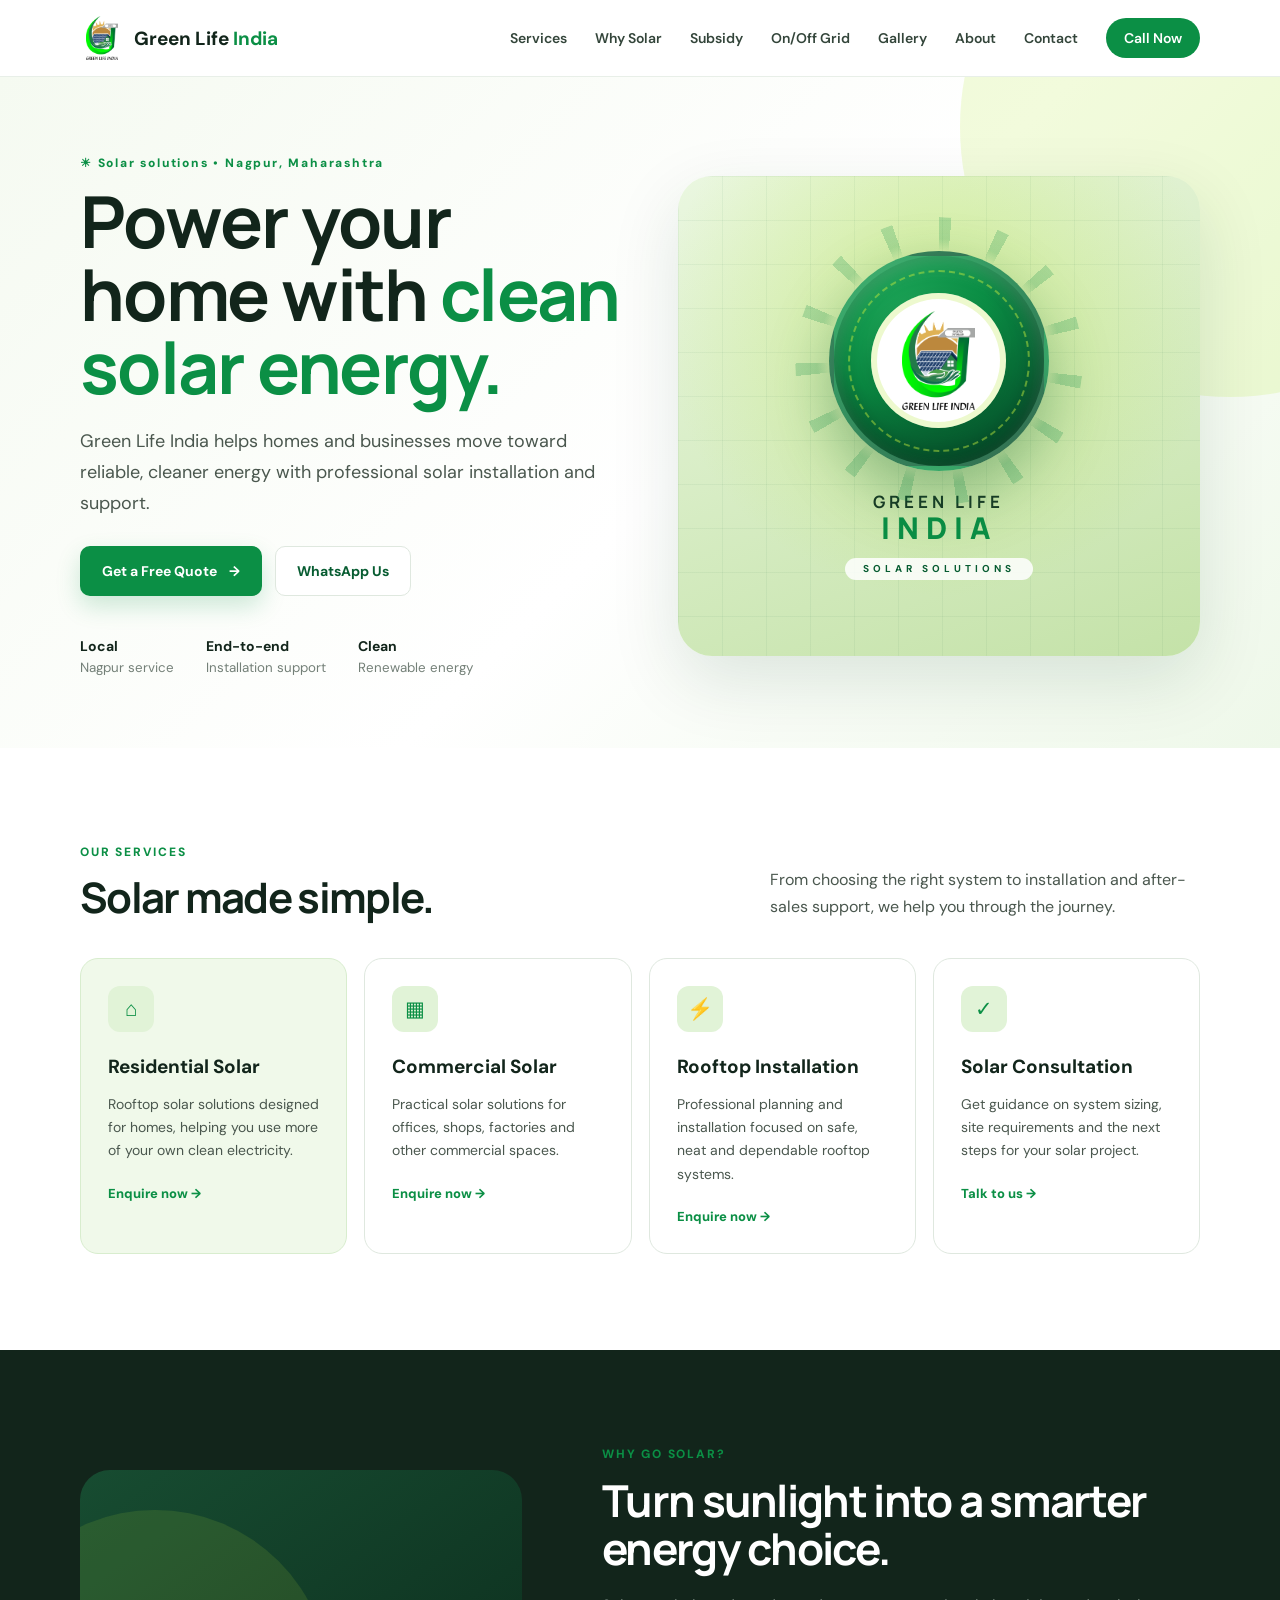
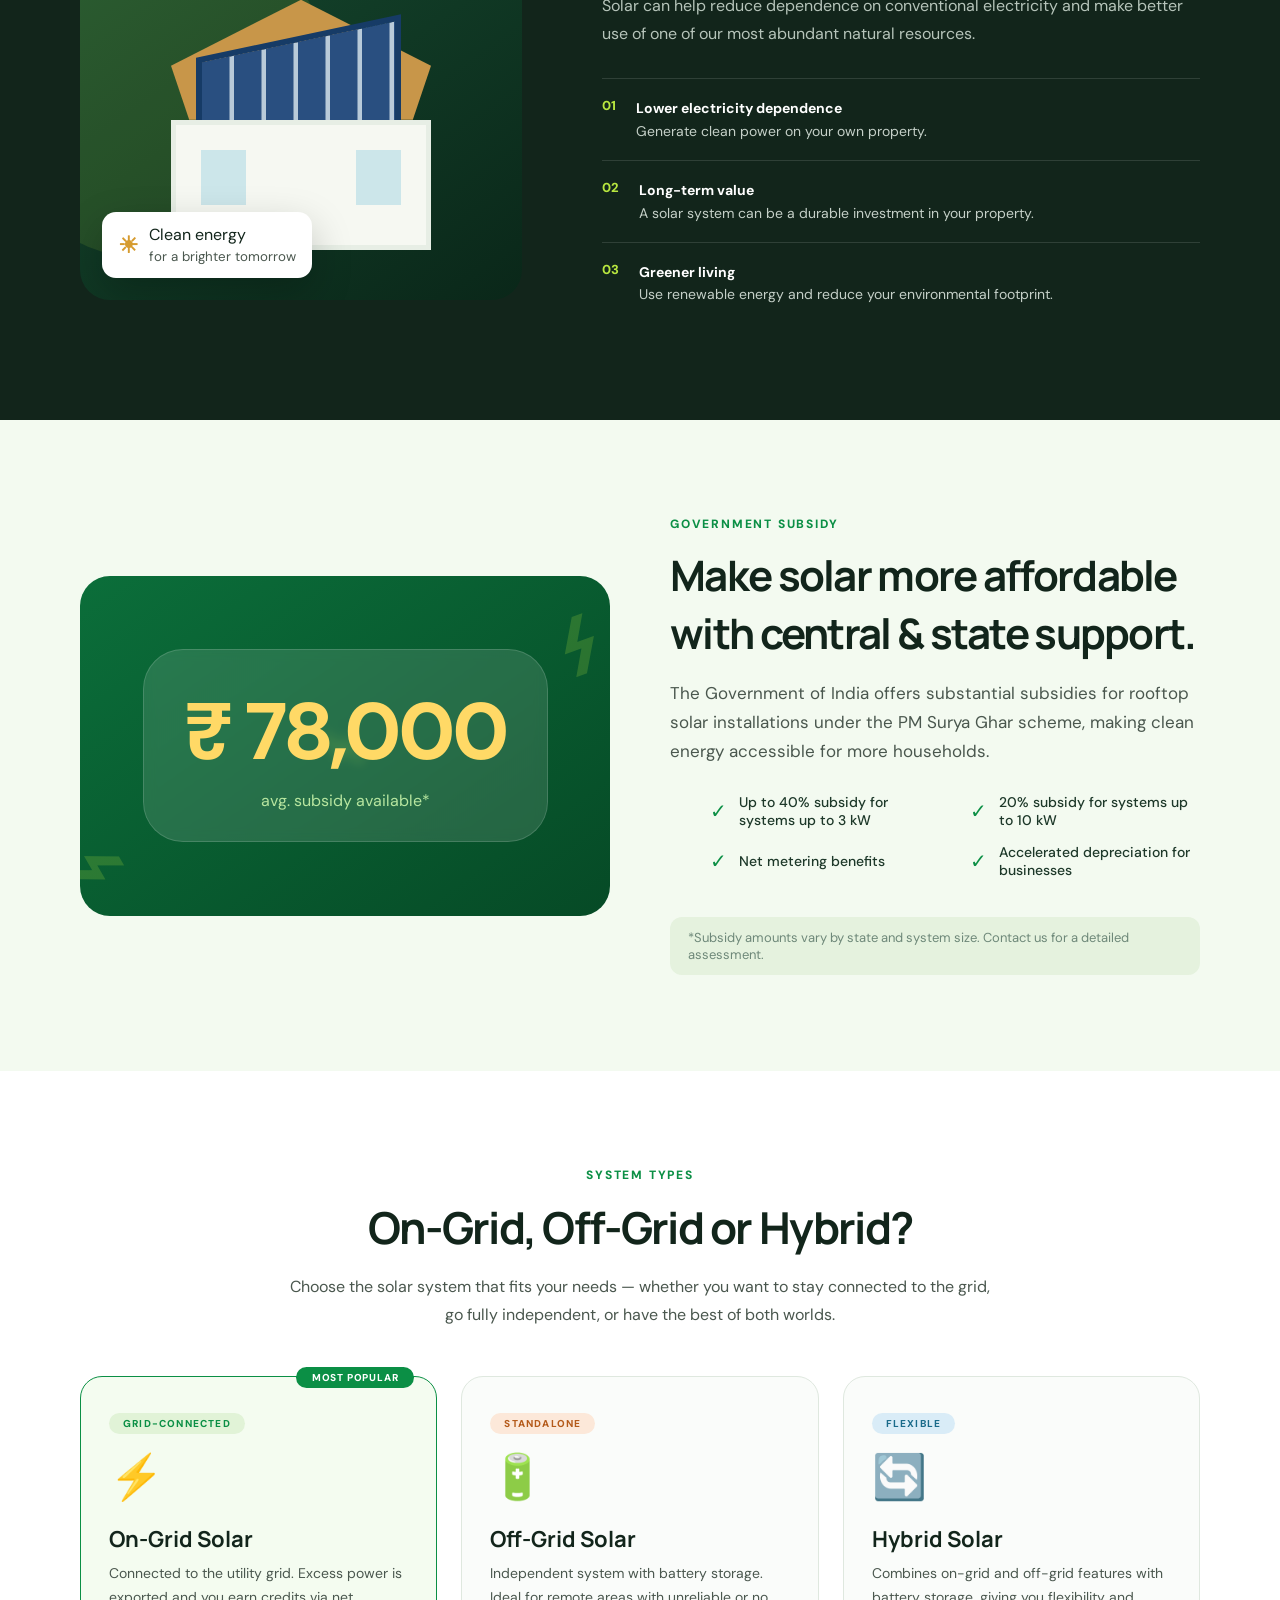
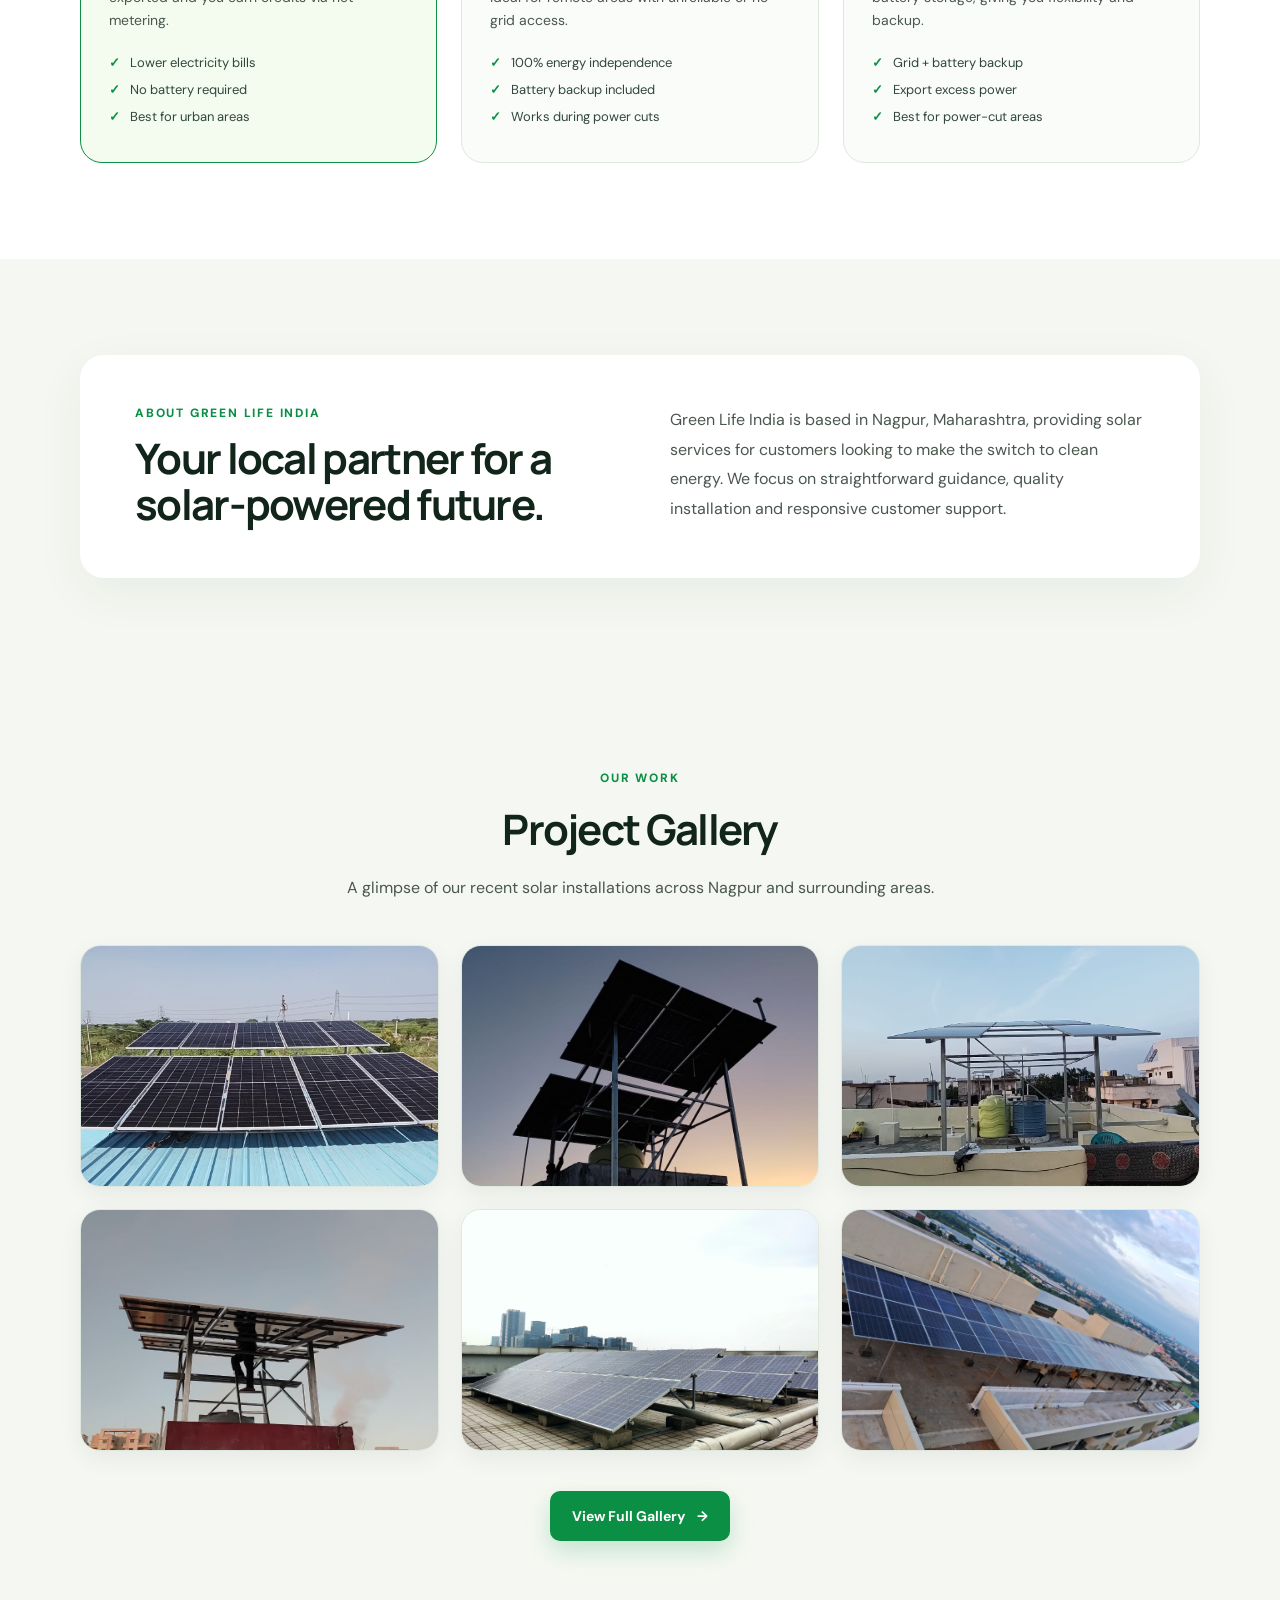
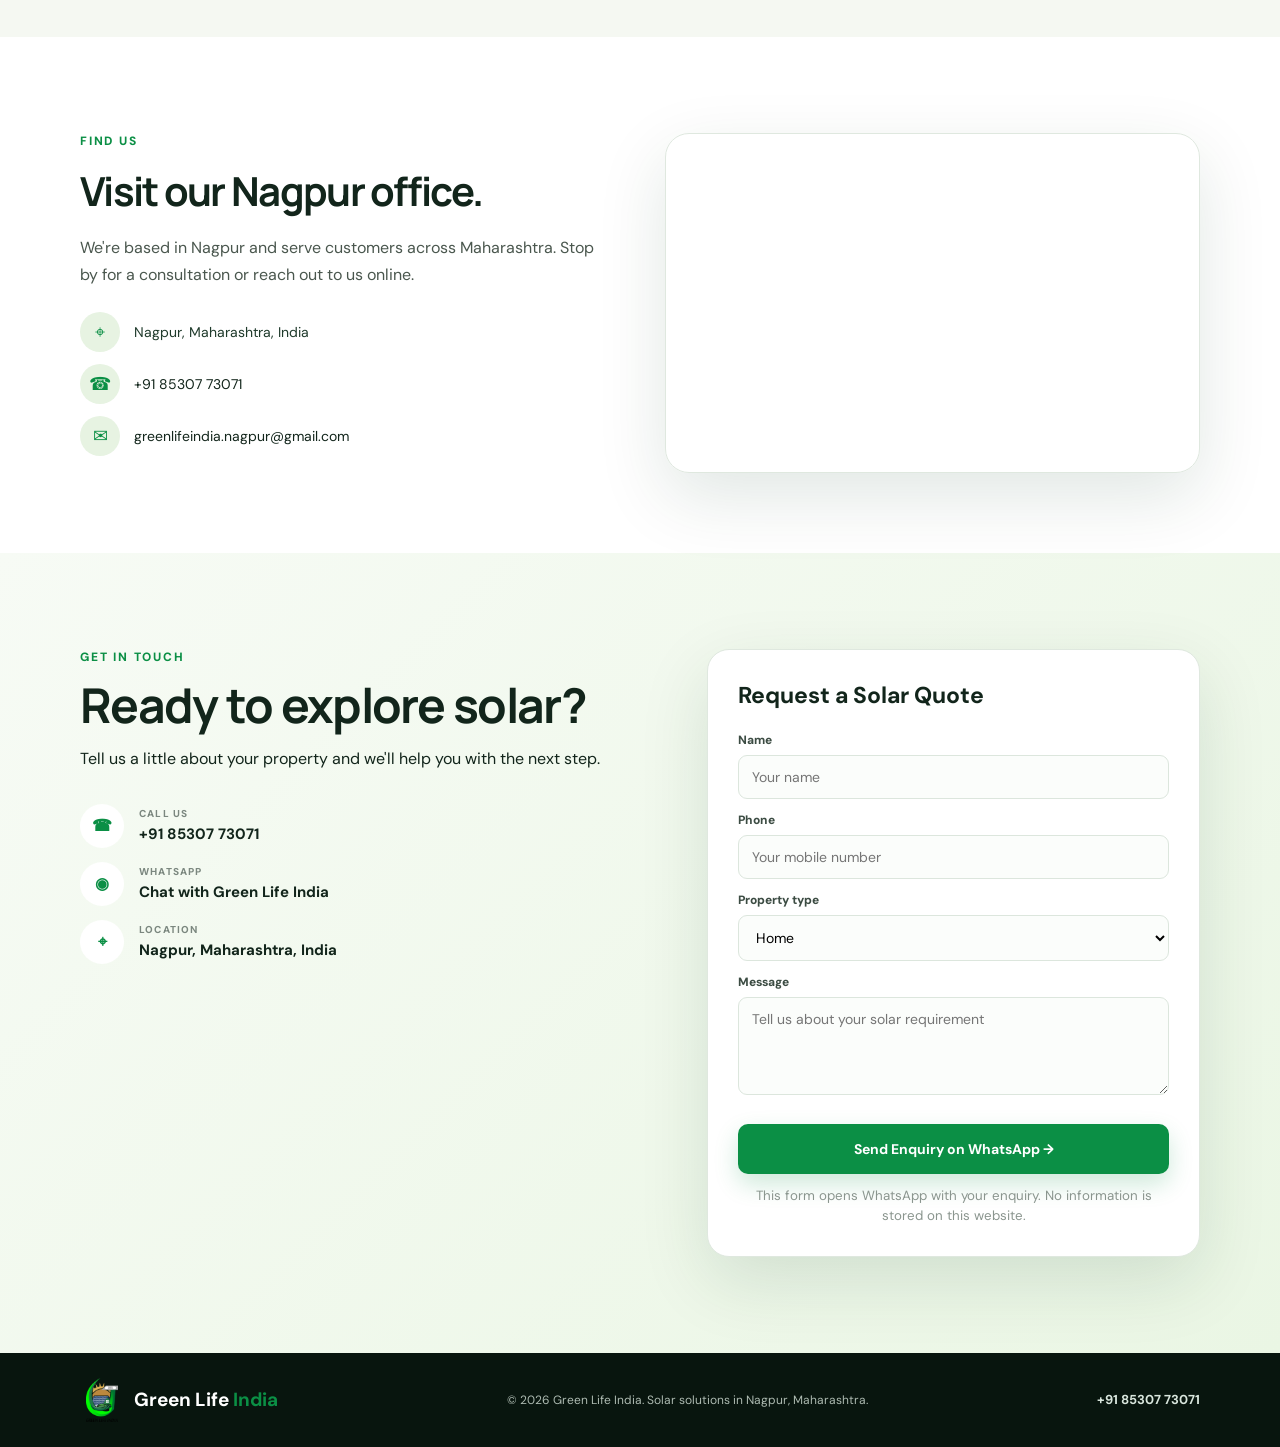
==== commit 99ebcb32: "Update index.html" ====
--- a/index.html
+++ b/index.html
@@ -6,6 +6,7 @@
     <meta name="viewport" content="width=device-width, initial-scale=1.0">
     <meta name="description"
         content="Green Life India - Solar solutions in Nagpur, Maharashtra. Residential, commercial and rooftop solar installation services.">
+    <meta name="google-site-verification" content="eX6s1CljretrtBJdjST0qSQ-nyZpPecfxdvbktL2Egg" />
     <title>Green Life India | Solar Solutions in Nagpur</title>
     <link rel="preconnect" href="https://fonts.googleapis.com">
     <link rel="preconnect" href="https://fonts.gstatic.com" crossorigin>
@@ -404,4 +405,4 @@
     </script>
 </body>
 
-</html>+</html>
